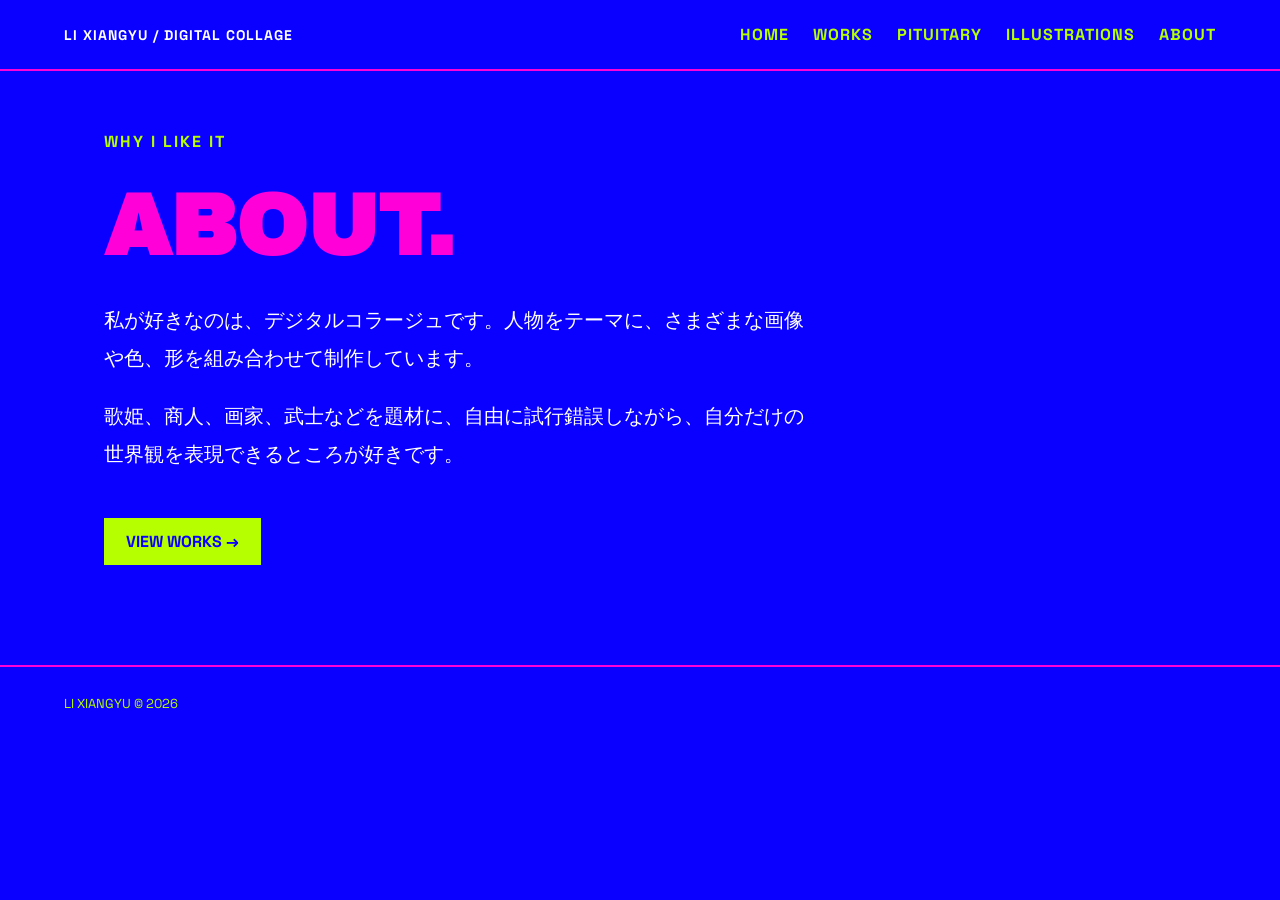
==== about.html @ fd2c6c1d "Add files via upload" ====
<!doctype html>
<html lang="ja">
  <head>
    <meta charset="UTF-8" />
    <meta name="viewport" content="width=device-width,initial-scale=1" />
    <title>Digital Collage | About</title>
    <link rel="stylesheet" href="style.css" />
  </head>
  <body>
    <header>
      <div class="logo">LI XIANGYU / DIGITAL COLLAGE</div>
      <nav>
        <a href="index.html">HOME</a>
        <a href="works.html">WORKS</a>
        <a href="pituitary.html">PITUITARY</a>
        <a href="illustrations.html">ILLUSTRATIONS</a>
        <a href="about.html">ABOUT</a>
      </nav>
    </header>
    <main>
      <div class="eyebrow">WHY I LIKE IT</div>
      <h2>ABOUT.</h2>
      <p class="statement">
        私が好きなのは、デジタルコラージュです。人物をテーマに、さまざまな画像や色、形を組み合わせて制作しています。
      </p>
      <p class="statement">
        歌姫、商人、画家、武士などを題材に、自由に試行錯誤しながら、自分だけの世界観を表現できるところが好きです。
      </p>
      <a class="action" href="works.html">VIEW WORKS →</a>
    </main>
    <footer>LI XIANGYU © 2026</footer>
  </body>
</html>
---- style.css ----
@import url('https://fonts.googleapis.com/css2?family=Archivo+Black&family=Space+Grotesk:wght@400;500;700&display=swap');
*{box-sizing:border-box}html{scroll-behavior:smooth}body{margin:0;background:#0900ff;color:#fff;font-family:'Space Grotesk',Arial,sans-serif}header{padding:24px 5%;display:flex;align-items:center;justify-content:space-between;gap:20px;border-bottom:2px solid #ff00d9}header .logo{font-size:14px;font-weight:700;letter-spacing:1px}nav{display:flex;gap:24px}nav a{color:#b6ff00;text-decoration:none;font-weight:700;letter-spacing:1px}nav a:hover{text-decoration:underline}main{max-width:1200px;margin:auto;padding:60px 5% 100px}h1,h2{font-family:'Archivo Black',Impact,sans-serif;line-height:1.05;text-transform:uppercase}h1{font-size:clamp(55px,11vw,150px);letter-spacing:-.05em;margin:55px 0 30px}h2{font-size:clamp(42px,7vw,85px);color:#ff00d9;margin:30px 0}p{line-height:1.9;max-width:650px}.eyebrow{color:#b6ff00;font-weight:700;letter-spacing:2px}.hero{min-height:68vh;display:flex;flex-direction:column;justify-content:center}.hero .intro{font-size:clamp(18px,2vw,25px)}.action{display:inline-block;align-self:flex-start;color:#0900ff;background:#b6ff00;text-decoration:none;font-weight:700;padding:13px 22px;margin-top:25px}.gallery{display:grid;grid-template-columns:repeat(2,minmax(0,1fr));gap:50px 28px;margin-top:45px}.work img{display:block;width:100%;height:auto;background:#fff;min-height:160px;object-fit:contain}.work p{color:#b6ff00;font-weight:700}.statement{max-width:700px;font-size:20px}.small-note{font-size:14px;color:#b6ff00}footer{border-top:2px solid #ff00d9;padding:28px 5%;color:#b6ff00;font-size:13px}@media(max-width:700px){header{flex-direction:column;align-items:flex-start}nav{gap:17px}main{padding-top:35px}.gallery{grid-template-columns:1fr}h1{margin-top:30px}}

@media(max-width:700px){nav{flex-wrap:wrap;row-gap:10px}}

.illustration-gallery{display:grid;grid-template-columns:1fr;gap:48px;margin-top:42px}.illustration-gallery figure{margin:0}.illustration-gallery img{display:block;max-width:100%;width:auto;max-height:850px;height:auto;object-fit:contain}.illustration-gallery figcaption{color:#b6ff00;font-weight:700;margin-top:12px;letter-spacing:1px}
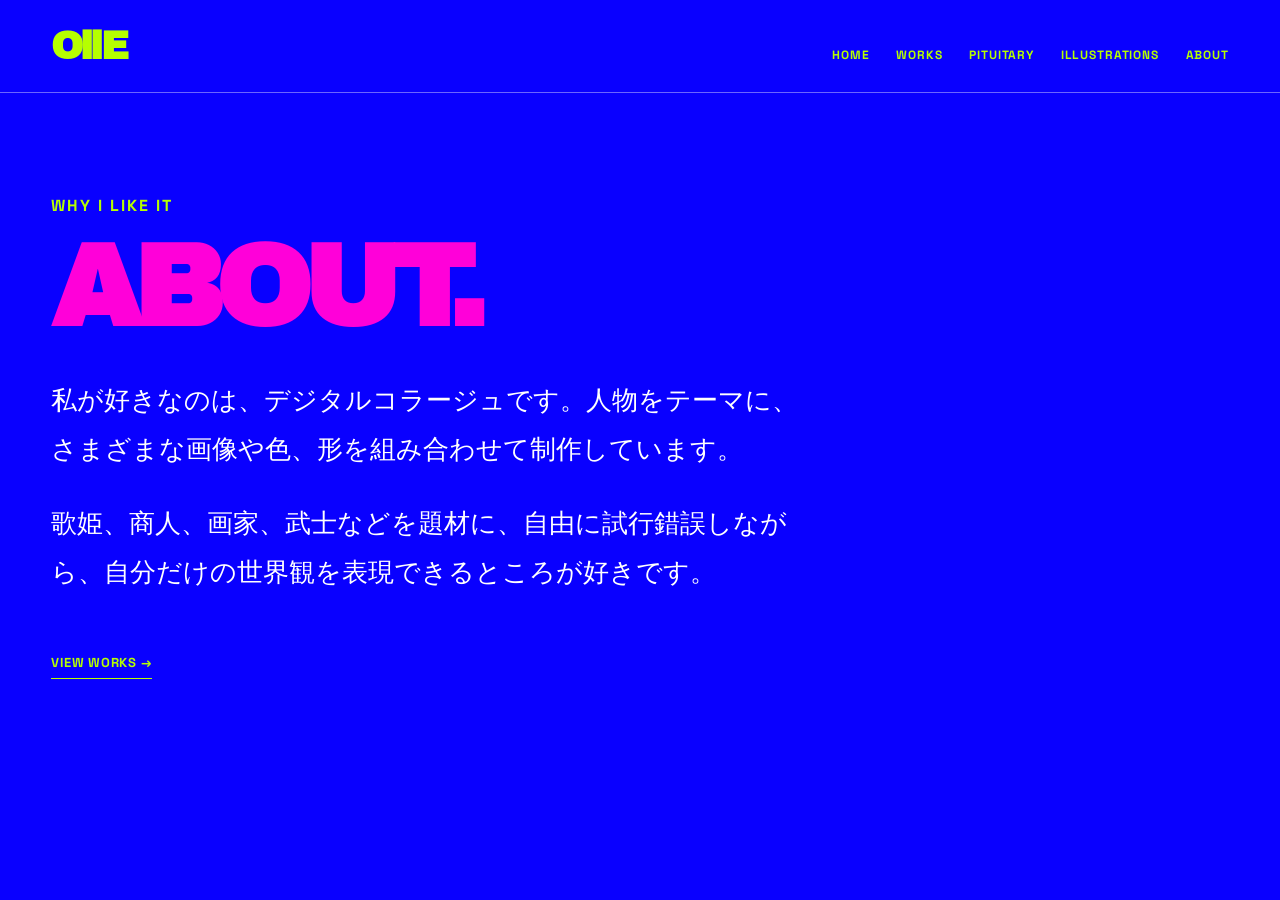
==== commit 690fc995: "Add files via upload" ====
--- a/about.html
+++ b/about.html
@@ -1,33 +1 @@
-<!doctype html>
-<html lang="ja">
-  <head>
-    <meta charset="UTF-8" />
-    <meta name="viewport" content="width=device-width,initial-scale=1" />
-    <title>Digital Collage | About</title>
-    <link rel="stylesheet" href="style.css" />
-  </head>
-  <body>
-    <header>
-      <div class="logo">LI XIANGYU / DIGITAL COLLAGE</div>
-      <nav>
-        <a href="index.html">HOME</a>
-        <a href="works.html">WORKS</a>
-        <a href="pituitary.html">PITUITARY</a>
-        <a href="illustrations.html">ILLUSTRATIONS</a>
-        <a href="about.html">ABOUT</a>
-      </nav>
-    </header>
-    <main>
-      <div class="eyebrow">WHY I LIKE IT</div>
-      <h2>ABOUT.</h2>
-      <p class="statement">
-        私が好きなのは、デジタルコラージュです。人物をテーマに、さまざまな画像や色、形を組み合わせて制作しています。
-      </p>
-      <p class="statement">
-        歌姫、商人、画家、武士などを題材に、自由に試行錯誤しながら、自分だけの世界観を表現できるところが好きです。
-      </p>
-      <a class="action" href="works.html">VIEW WORKS →</a>
-    </main>
-    <footer>LI XIANGYU © 2026</footer>
-  </body>
-</html>
+<!doctype html><html lang="ja"><head><meta charset="UTF-8"><meta name="viewport" content="width=device-width,initial-scale=1"><title>Digital Collage | About</title><link rel="stylesheet" href="style.css"></head><body><header><div class="logo">OllE</div><nav><a href="index.html">HOME</a><a href="works.html">WORKS</a><a href="pituitary.html">PITUITARY</a><a href="illustrations.html">ILLUSTRATIONS</a><a href="about.html">ABOUT</a></nav></header><main><div class="eyebrow">WHY I LIKE IT</div><h2>ABOUT.</h2><p class="statement">私が好きなのは、デジタルコラージュです。人物をテーマに、さまざまな画像や色、形を組み合わせて制作しています。</p><p class="statement">歌姫、商人、画家、武士などを題材に、自由に試行錯誤しながら、自分だけの世界観を表現できるところが好きです。</p><a class="action" href="works.html">VIEW WORKS →</a></main><script src="site.js" defer></script></body></html>
--- a/style.css
+++ b/style.css
@@ -4,3 +4,123 @@
 @media(max-width:700px){nav{flex-wrap:wrap;row-gap:10px}}
 
 .illustration-gallery{display:grid;grid-template-columns:1fr;gap:48px;margin-top:42px}.illustration-gallery figure{margin:0}.illustration-gallery img{display:block;max-width:100%;width:auto;max-height:850px;height:auto;object-fit:contain}.illustration-gallery figcaption{color:#b6ff00;font-weight:700;margin-top:12px;letter-spacing:1px}
+
+.artist-name { font-size:clamp(3.8rem, 11vw, 9rem); font-weight:900; line-height:1; letter-spacing:-.075em; color:#b6ff00; margin: .2em 0 .25em; }
+
+/* Red-negative page transition: 0.6s total, 80% tint, eased fade-out. */
+.page-flash { position:fixed; inset:0; z-index:99999; background:rgba(255,0,0,.8); backdrop-filter:invert(1) grayscale(1) contrast(1.55); -webkit-backdrop-filter:invert(1) grayscale(1) contrast(1.55); pointer-events:none; opacity:0; }
+.page-flash.is-flashing { animation:page-red-flash .6s both; }
+@keyframes page-red-flash {
+  0% { opacity:0; animation-timing-function:cubic-bezier(.2,.75,.35,1); }
+  14% { opacity:1; animation-timing-function:cubic-bezier(.12,.7,.16,1); }
+  24% { opacity:1; animation-timing-function:cubic-bezier(.12,.7,.16,1); }
+  100% { opacity:0; }
+}
+@media(prefers-reduced-motion:reduce) { .page-flash.is-flashing { animation:none; } }
+
+/* Avant-garde minimal layout: spacious, typographic, gallery-first */
+header { border-bottom:1px solid rgba(255,255,255,.4); padding:25px 4%; align-items:baseline; }
+header .logo { font-family:'Archivo Black',Impact,sans-serif; font-size:clamp(25px,3vw,42px); letter-spacing:-.075em; color:#b6ff00; }
+nav { gap:clamp(12px,2.1vw,32px); }
+nav a { font-size:12px; letter-spacing:.07em; }
+nav a:hover,nav a:focus-visible { color:#fff; text-decoration:none; }
+main { max-width:none; padding:clamp(55px,8vw,120px) 4% 120px; }
+.hero { min-height:70vh; justify-content:center; position:relative; }
+.hero .eyebrow { font-size:11px; letter-spacing:.22em; }
+.hero .artist-name { font-family:'Archivo Black',Impact,sans-serif; font-size:clamp(100px,22vw,340px); letter-spacing:-.095em; line-height:.85; margin:.18em 0 .1em; }
+.hero h1 { font-size:clamp(24px,3.5vw,56px); letter-spacing:-.055em; margin:30px 0 14px; color:#ff00d9; line-height:1; }
+.hero h1 br { display:none; }
+.hero .intro { font-size:14px; line-height:1.8; max-width:450px; }
+.action { margin-top:32px; background:transparent; color:#b6ff00; padding:0 0 7px; border-bottom:1px solid #b6ff00; font-size:13px; letter-spacing:.06em; }
+.action:hover { color:#fff; border-color:#fff; }
+h2 { font-size:clamp(54px,9vw,140px); line-height:.9; letter-spacing:-.07em; margin:20px 0 36px; }
+main > p { font-size:14px; max-width:540px; }
+.gallery { gap:85px 22px; margin-top:80px; }
+.work img { min-height:0; background:transparent; }
+.work p { font-size:12px; letter-spacing:.12em; margin-top:15px; }
+.illustration-gallery { margin-top:75px; gap:75px; }
+.illustration-gallery figcaption { font-size:12px; letter-spacing:.13em; }
+.statement { font-size:clamp(18px,2vw,26px); max-width:750px; }
+@media(max-width:700px) {
+  header { padding:20px 5%; gap:20px; }
+  nav { gap:13px; }
+  nav a { font-size:10px; }
+  main { padding:55px 5% 90px; }
+  .hero { min-height:65vh; }
+  .hero .artist-name { font-size:clamp(90px,24vw,170px); }
+  .gallery { grid-template-columns:1fr; gap:52px; margin-top:50px; }
+}
+
+/* Revision: larger, tighter home typography; subtly centered composition */
+.hero { width:min(100%, 1180px); margin-inline:auto; padding-left:clamp(12px,3.5vw,65px); min-height:72vh; }
+.hero .artist-name { font-size:clamp(120px,25vw,380px); line-height:.77; letter-spacing:-.105em; margin:.13em 0 .07em; }
+.hero h1 { font-size:clamp(31px,4.6vw,72px); line-height:.91; letter-spacing:-.075em; margin:15px 0 12px; }
+.hero .intro { margin:5px 0; line-height:1.55; }
+.hero .action { margin-top:23px; }
+/* Restore the original artwork arrangement and spacing */
+.gallery { grid-template-columns:repeat(2,minmax(0,1fr)); gap:50px 28px; margin-top:45px; }
+.work img { min-height:160px; background:#fff; }
+.work p { font-size:inherit; letter-spacing:normal; margin-top:1em; }
+.illustration-gallery { gap:48px; margin-top:42px; }
+.illustration-gallery figcaption { letter-spacing:1px; }
+@media(max-width:700px) {
+ .hero { padding-left:clamp(4px,2vw,16px); min-height:67vh; }
+ .hero .artist-name { font-size:clamp(105px,27vw,195px); }
+ .hero h1 { font-size:clamp(30px,7vw,50px); }
+ .gallery { grid-template-columns:1fr; gap:50px 28px; margin-top:45px; }
+}
+
+/* Compact exhibition view: see the whole series without scrolling on desktop */
+@media (min-width: 900px) {
+  main:has(.gallery), main:has(.illustration-gallery) { padding-top: 30px; padding-bottom: 35px; }
+  main:has(.gallery) h2, main:has(.illustration-gallery) h2 { font-size:clamp(38px,5.2vw,72px); margin:12px 0 10px; }
+  main:has(.gallery) > p, main:has(.illustration-gallery) > p { font-size:12px; line-height:1.45; margin:8px 0; }
+  .gallery { grid-template-columns:repeat(4,minmax(0,1fr)); gap:14px; margin-top:20px; }
+  .gallery .work img { height:min(48vh,460px); width:100%; min-height:0; object-fit:contain; background:transparent; }
+  .gallery .work p { font-size:12px; margin:8px 0 0; }
+  .illustration-gallery { grid-template-columns:repeat(3,minmax(0,1fr)); gap:18px; margin-top:20px; }
+  .illustration-gallery img { width:100%; height:min(48vh,460px); max-height:none; object-fit:contain; }
+  .illustration-gallery figcaption { font-size:12px; margin-top:8px; }
+}
+@media (min-width: 700px) and (max-width:899px) {
+  .gallery { grid-template-columns:repeat(2,minmax(0,1fr)); gap:25px; }
+  .gallery .work img { max-height:40vh; object-fit:contain; }
+  .illustration-gallery { grid-template-columns:repeat(2,minmax(0,1fr)); gap:25px; }
+  .illustration-gallery img { max-height:45vh; }
+}
+
+/* Center the second artwork series (PITUITARY), keep its compact image size. */
+@media (min-width:900px) {
+  main:has(img[src="pituitary1.jpg"]) .gallery {
+    display:flex;
+    justify-content:center;
+    align-items:flex-start;
+    gap:18px;
+  }
+  main:has(img[src="pituitary1.jpg"]) .gallery .work {
+    flex:0 1 calc((100% - 42px)/4);
+    min-width:0;
+  }
+}
+/* Click any artwork to view full-size without cropping. */
+.gallery img, .illustration-gallery img { cursor:zoom-in; }
+.art-lightbox {
+  position:fixed; inset:0; z-index:100000; display:flex;
+  align-items:center; justify-content:center;
+  padding:clamp(16px,4vw,55px);
+  background:rgba(5,0,28,.94);
+  opacity:0; visibility:hidden;
+  transition:opacity .22s ease,visibility .22s;
+}
+.art-lightbox.open { opacity:1; visibility:visible; }
+.art-lightbox img { display:block; max-width:95vw; max-height:88vh; width:auto; height:auto; object-fit:contain; }
+.art-lightbox button {
+  position:absolute; top:16px; right:20px; color:#b6ff00;
+  background:none; border:0; font-size:34px; cursor:pointer; line-height:1;
+}
+.art-lightbox .lightbox-caption {
+  position:absolute; bottom:12px; left:20px; right:20px;
+  color:#fff; text-align:center; font-size:12px; letter-spacing:.08em;
+}
+body.lightbox-open { overflow:hidden; }
+@media(prefers-reduced-motion:reduce){.art-lightbox{transition:none}}
